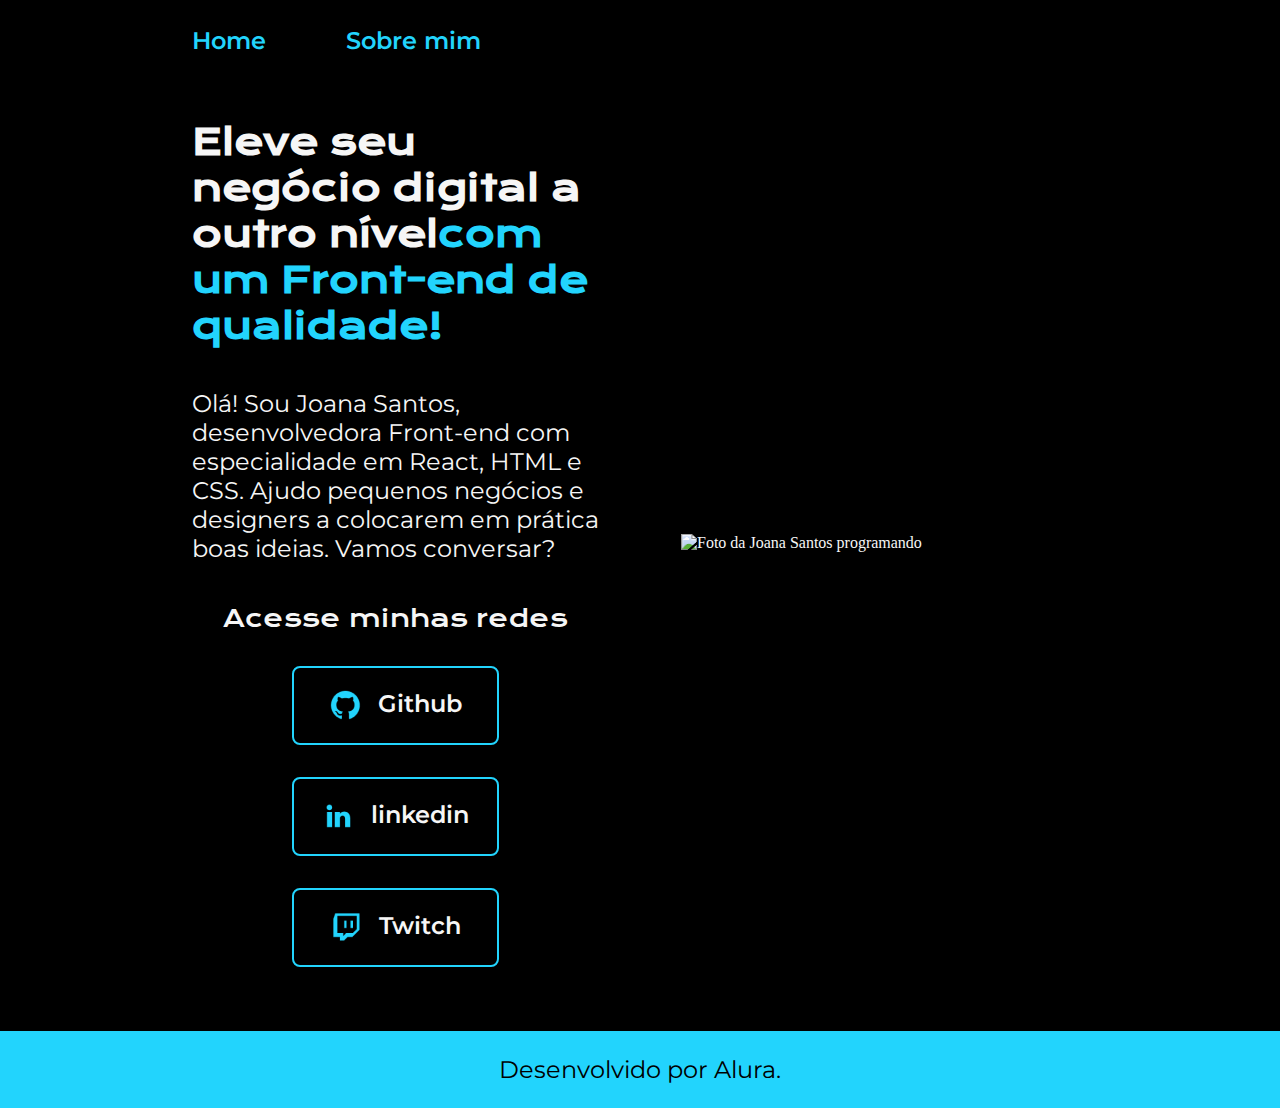
==== index.html @ 072811c4 "Add files via upload" ====
<!DOCTYPE html>
<html lang="pt-br">

<head>
    <meta charset="UTF-8">
    <meta http-equiv="X-UA-Compatible" content="IE=edge">
    <meta name="viewport" content="width=device-width, initial-scale=1.0">
    <title>Portifolio</title>
    <link rel="stylesheet" href="./styles/style.css">
</head>

<body>
    <header class="cabecalho">
        <nav class="cabecalho__menu">
            <a class="cabecalho__menu__link" href="index.html">Home</a>
            <a class="cabecalho__menu__link" href="about.html">Sobre mim</a>
        </nav>
    </header>
    <main class="apresentacao">
        <section class="apresentacao__conteudo">
            <h1 class="apresentacao__conteudo__titulo">Eleve seu negócio digital a outro nível<strong 
            class="titulo-destaque">com um Front-end de qualidade!
            </strong></h1>
            <p class="apresentacao__conteudo__texto">Olá! Sou Joana Santos, desenvolvedora
            Front-end com especialidade em React, HTML e
            CSS. Ajudo pequenos negócios e designers a
            colocarem em prática boas ideias. Vamos
            conversar?</p>
            <div class="apresentacao__links">
                <h2 class="apresentacao__links__subtitulo">Acesse minhas redes</h2>
                <a class="apresentacao__links__navegacao" href="https://github.com/rafaballerini">
                    <img src="./assets/github.png">
                    Github
                </a>
                <a class="apresentacao__links__navegacao" href="https://linkedin.com/in/rafaellaballerini">
                    <img src="./assets/linkedin.png">
                    linkedin
                </a>
                <a class="apresentacao__links__navegacao" href="https://twitch.tv/guilimadev">
                    <img src="./assets/twitch.png">
                    Twitch
                </a>
            </div>
        </section>
        <img class="apresentacao__imagem" src="./assets/imagem.png" alt="Foto da Joana Santos programando">
    </main>
    <footer class="rodape">
        <p>Desenvolvido por Alura.</p>
    </footer>
</body>

</html>
---- styles/style.css ----
@import url('https://fonts.googleapis.com/css2?family=Krona+One&family=Montserrat:wght@400;600&display=swap');

:root {
    --cor-primaria: #000000;
    --cor-secundaria: #F6F6F6;
    --cor-terciaria: #22D4FD;
    --cor-hover: #272727;

    --fonte-primaria: 'Krona One', sans-serif;
    --fonte-secundaria: 'Montserrat', sans-serif;
}
*{
    margin: 0;
    padding: 0;
}

body{
    box-sizing: border-box;
    background-color: var(--cor-primaria);
    color: var(--cor-secundaria);
}
.cabecalho{
    padding: 2% 0% 0% 15%;
}
.cabecalho__menu{
    display: flex;
    gap: 80px;
}
.cabecalho__menu__link{
    font-family: var(--fonte-secundaria);
    font-size: 1.5rem;
    font-weight: 600;
    color: var(--cor-terciaria);
    text-decoration: none;
}
.apresentacao{
    padding: 5% 15%;
    display: flex;
    align-items: center;
    justify-content: space-between;
    gap: 82px;
}
.apresentacao__conteudo{
    width: 50%;
    display: flex;
    flex-direction: column;
    gap: 40px;
}

.apresentacao__conteudo__titulo{
    font-size: 2.25rem;
    font-family: var(--fonte-primaria);
}
.titulo-destaque{
    color: var(--cor-terciaria);
}
.apresentacao__conteudo__texto{
    font-size: 1.5rem;
    font-family: var(--fonte-secundaria);
}

.apresentacao__links{
    display: flex;
    flex-direction: column;
    justify-content: space-between;
    align-items: center;
    gap: 32px;
}
.apresentacao__links__subtitulo{
    font-family: var(--fonte-primaria);
    font-weight: 400;
    font-size: 1.5rem;
}
.apresentacao__links__navegacao{
    display: flex;
    justify-content: center;
    gap: 16px;
    border: 2px solid var(--cor-terciaria);
    width: 50%;
    text-align: center;
    border-radius: 8px;
    font-size: 1.5rem;
    font-weight: 600;
    padding: 21.5px 0;
    text-decoration: none;
    color: var(--cor-secundaria);
    font-family: var(--fonte-secundaria);
}
.apresentacao__links__link:hover{
    background-color: var(--cor-hover);
}
.apresentacao__imagem{
    width: 50%;
}
.rodape{
    color: var(--cor-primaria);
    background-color: var(--cor-terciaria);
    padding: 24px;
    text-align: center;
    font-family: var(--fonte-secundaria);
    font-size: 1.5rem;
    font-weight: 400;
}

@media (max-width: 1200px) {
    .cabecalho{
         padding: 10%;  
    }
    .apresentacao {
        padding: 5%;
    }
    .apresentacao__conteudo{
        width: auto;
    }
    .cabecalho__menu{
        justify-content: center;
    }
    .apresentacao{
        flex-direction: column-reverse;
    }
    
}
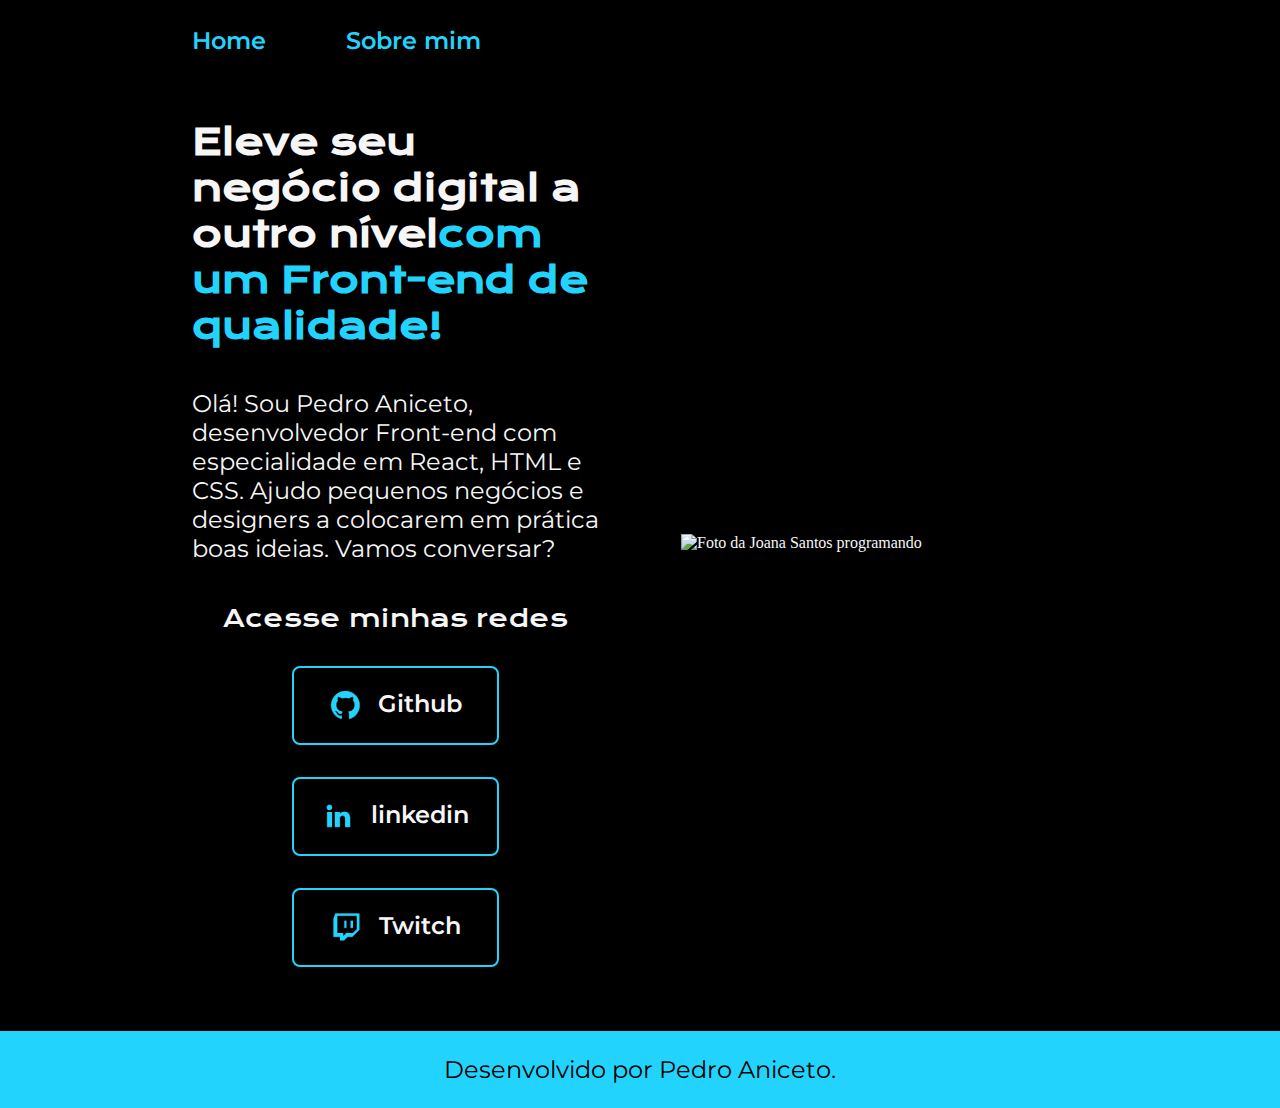
==== commit 38e8e988: "Update index.html" ====
--- a/index.html
+++ b/index.html
@@ -21,18 +21,18 @@
             <h1 class="apresentacao__conteudo__titulo">Eleve seu negócio digital a outro nível<strong 
             class="titulo-destaque">com um Front-end de qualidade!
             </strong></h1>
-            <p class="apresentacao__conteudo__texto">Olá! Sou Joana Santos, desenvolvedora
+            <p class="apresentacao__conteudo__texto">Olá! Sou Pedro Aniceto, desenvolvedor
             Front-end com especialidade em React, HTML e
             CSS. Ajudo pequenos negócios e designers a
             colocarem em prática boas ideias. Vamos
             conversar?</p>
             <div class="apresentacao__links">
                 <h2 class="apresentacao__links__subtitulo">Acesse minhas redes</h2>
-                <a class="apresentacao__links__navegacao" href="https://github.com/rafaballerini">
+                <a class="apresentacao__links__navegacao" href="https://github.com/pedrohaniceto">
                     <img src="./assets/github.png">
                     Github
                 </a>
-                <a class="apresentacao__links__navegacao" href="https://linkedin.com/in/rafaellaballerini">
+                <a class="apresentacao__links__navegacao" href="https://www.linkedin.com/in/pedro-henrique-aniceto-silva-0b4ba2b1/">
                     <img src="./assets/linkedin.png">
                     linkedin
                 </a>
@@ -45,8 +45,8 @@
         <img class="apresentacao__imagem" src="./assets/imagem.png" alt="Foto da Joana Santos programando">
     </main>
     <footer class="rodape">
-        <p>Desenvolvido por Alura.</p>
+        <p>Desenvolvido por Pedro Aniceto.</p>
     </footer>
 </body>
 
-</html>+</html>
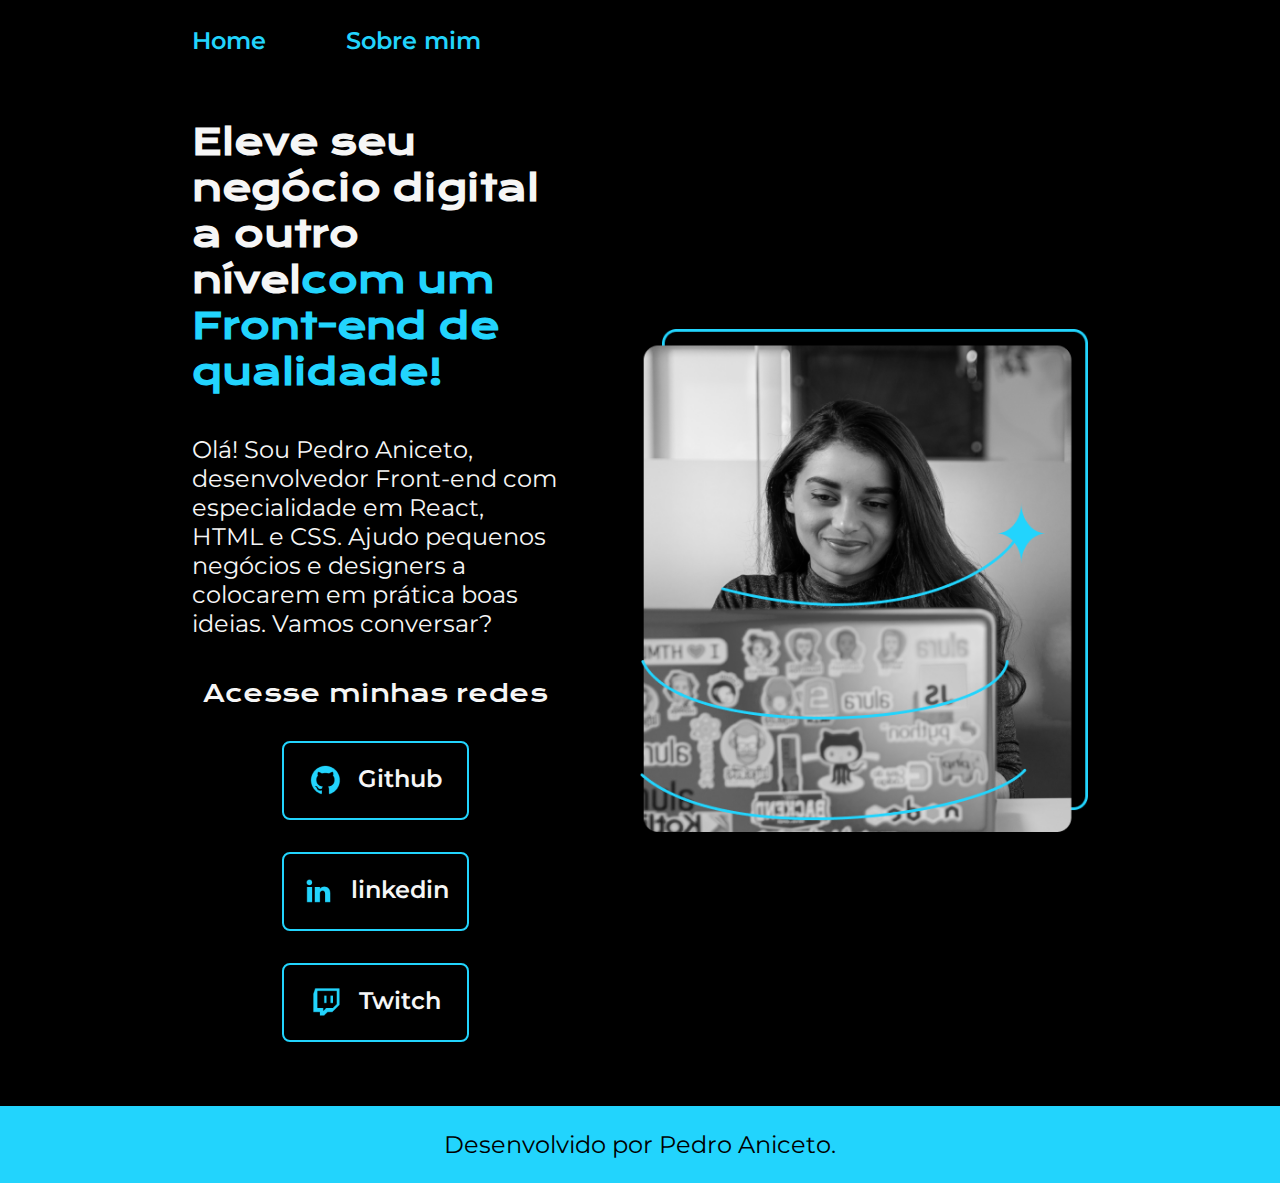
==== commit d298b79b: "Update index.html" ====
--- a/index.html
+++ b/index.html
@@ -42,7 +42,7 @@
                 </a>
             </div>
         </section>
-        <img class="apresentacao__imagem" src="./assets/imagem.png" alt="Foto da Joana Santos programando">
+        <img class="apresentacao__imagem" src="./assets/Imagem.png" alt="Foto da Joana Santos programando">
     </main>
     <footer class="rodape">
         <p>Desenvolvido por Pedro Aniceto.</p>
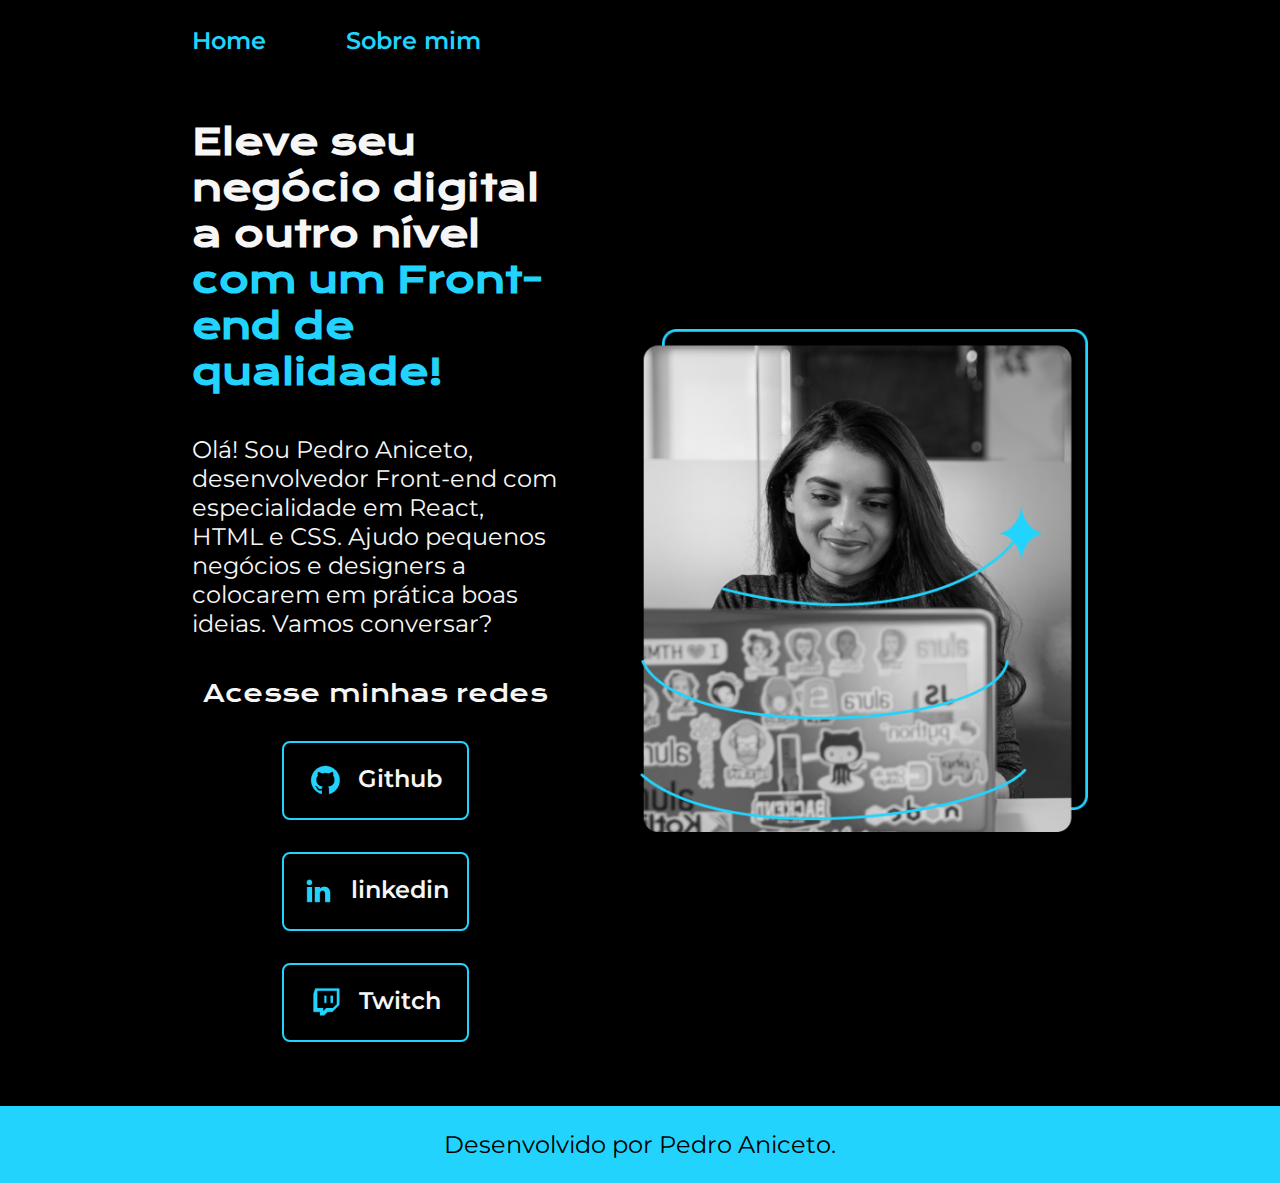
==== commit bf7876ce: "Update index.html" ====
--- a/index.html
+++ b/index.html
@@ -18,9 +18,7 @@
     </header>
     <main class="apresentacao">
         <section class="apresentacao__conteudo">
-            <h1 class="apresentacao__conteudo__titulo">Eleve seu negócio digital a outro nível<strong 
-            class="titulo-destaque">com um Front-end de qualidade!
-            </strong></h1>
+            <h1 class="apresentacao__conteudo__titulo">Eleve seu negócio digital a outro nível <strong class="titulo-destaque"> com um Front-end de qualidade! </strong></h1>
             <p class="apresentacao__conteudo__texto">Olá! Sou Pedro Aniceto, desenvolvedor
             Front-end com especialidade em React, HTML e
             CSS. Ajudo pequenos negócios e designers a
